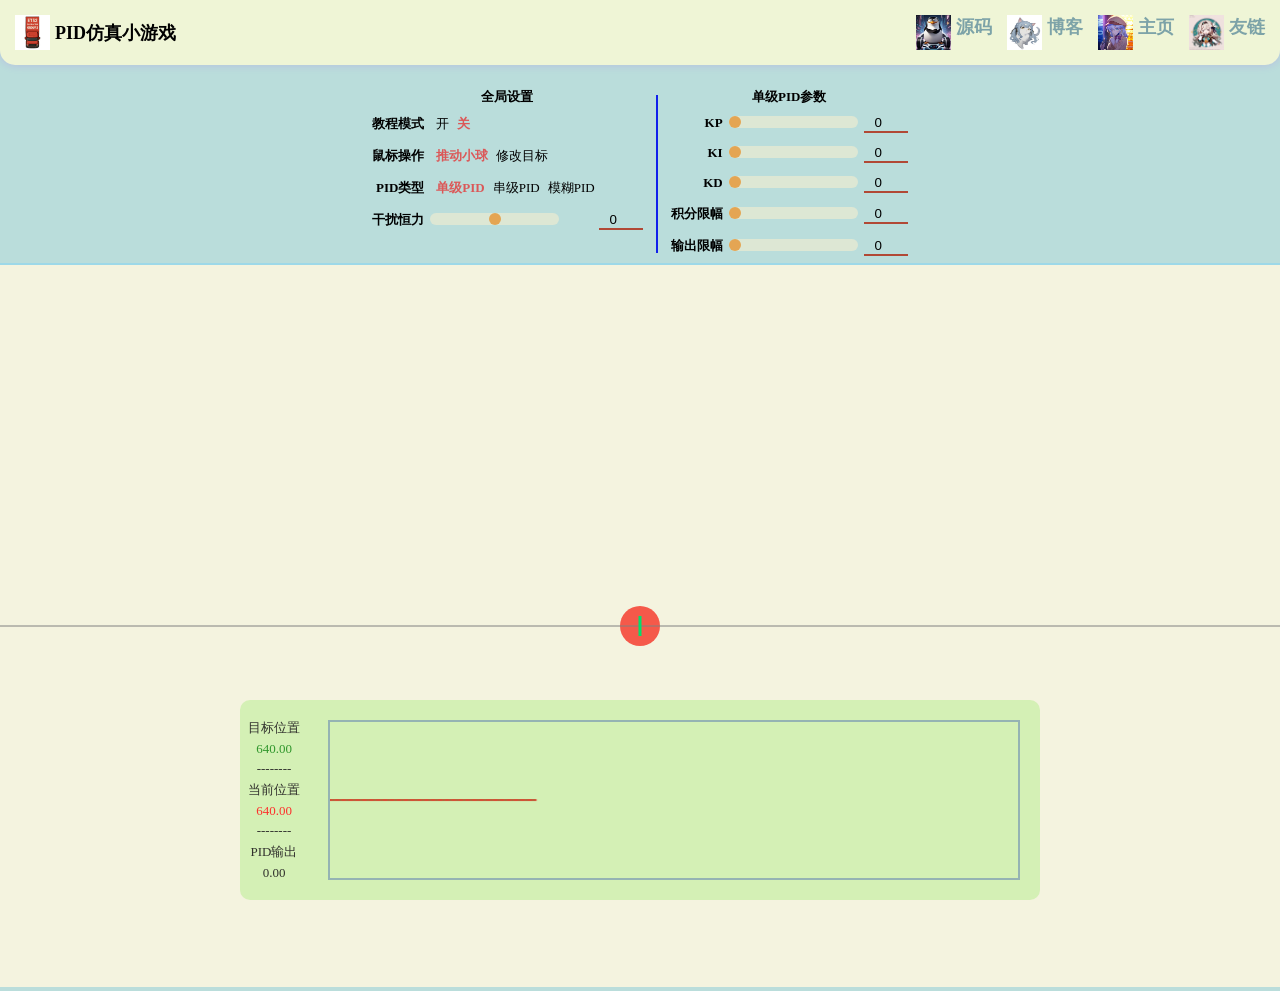
==== index.html @ 323c9f08 "Add files via upload" ====
﻿<!DOCTYPE html>
<html>
<head>
	<meta charset="UTF-8">
	<meta name="viewport" content="initial-scale=1, maximum-scale=3, minimum-scale=1, user-scalable=no">
	<title>PID控制小游戏</title>
	<link rel="shortcut icon" href="img/icon.png" type="image/x-icon">
	<style>
		/* 状态窗口移动动画 */
		@keyframes status-float-down-anim{  
			0% {transform: translateY(0);}
			100% {transform: translateY(80%);}
		}
		@keyframes status-float-up-anim{  
			0% {transform: translateY(80%);}
			100% {transform: translateY(0);}
		}
		/* 教程窗口移动动画 */
		@keyframes teach-float-right-anim{  
			0% {transform: translateX(-100vw);}
			100% {transform: translateX(0);}
		}
		@keyframes teach-float-left-anim{  
			0% {transform: translateX(0);}
			100% {transform: translateX(-100vw);}
		}
		/* 教程文字淡入动画 */
		@keyframes teach-info-enter-anim{  
			0% {opacity: 0;}
			100% {opacity: 0.8;}
		}
	</style>
	<style>
		/* 取消所有段落外边界 */
		p{margin: 0px;}
		/* 禁用所有表格中的换行 */
		td{white-space: normal;}
		/* 设置全屏背景 */
		body{
			background-color: #badddb;
			margin: 0;
			overflow-x: hidden;
			overflow-y: hidden;
		}
		/* 数字编辑框样式 */
		input[type="number"]{
			background-color: transparent;
			border-left: 0px;
			border-right: 0px;
			border-top: 0px;
			border-bottom: 2px solid #b14835;
			text-align: center;
			max-width: 40px;
		}
		/* 拖动条滑动条样式 */
		input[type="range"]{
			-webkit-appearance: none;
			height: 12px;
			border-radius: 6px;
			background-color: rgb(221, 231, 212);
		}
		/* 拖动条滑块样式 */
		input[type="range"]::-webkit-slider-thumb{
			-webkit-appearance: none;
			height: 12px;
			width: 12px;
			border-radius: 6px;
			background-color: #e4a553;
		}
		/* 单选按钮样式（隐藏按钮） */
		input[type="radio"]{
			height: 0;
			width: 0;
		}
		/* 单选按钮后的标签样式 */
		input[type="radio"]+label{
			font-family: Georgia, serif;
			font-size: small;
		}
		/* 选中后的单选按钮后的标签样式 */
		input[type="radio"]:checked+label{
			font-weight: bold;
			color: #db5858;
		}
		/* 按钮样式 */
		button{
			background-color: #f5d3f7;
			border: 2px solid #44cc25;
			border-radius: 5px;
			font-family: Georgia, serif;
			font-weight: bold;
			color: #2f13d1;
			margin: 2px;
			white-space: nowrap;
		}
		/* 按钮被点击时的样式 */
		button:active{
			background-color: #ab6d9c;
			color: rgb(193, 236, 224);
		}
		/* 横向分布div */
		.hori-flex-div{
			display: flex;
			flex-direction: row;
		}
		/* 纵向分布div */
		.vert-flex-div{
			display: flex;
			flex-direction: column;
		}
		/* 竖向分界线div */
		.vert-line-div{
			width: 0px;
			border-left: solid 2px #1120eb;
			margin: 10px 10px;
		}
		/* 表头样式 */
		.table-title{
			font-family: Georgia, serif;
			font-weight: bold;
			font-size: small;
			white-space: nowrap;
			margin: 5px 0px;
		}
		/* 配置参数标签样式 */
		.param-label{
			font-family: Georgia, serif;
			font-weight: bold;
			font-size: small;
			text-align: right;
			white-space: nowrap;
			margin: 5px 0px;
		}
		/* 状态窗口中标签样式 */
		.status-label{
			font-family: Georgia, serif;
			font-size: small;
			text-align: center;
			white-space: nowrap;
			margin: 0px 5px;
		}
		/* 状态浮动窗口样式 */
		#status-float-div{
			position: fixed;
			display: flex;
			flex-direction: row;
			bottom: 0px;
			left: 0px;
			max-height: 200px;
			width: 100%;
			max-width: 800px;
			background-color: rgb(204, 239, 170);
			opacity: 0.8;
			border-radius: 10px;
		}
		/* 示波器canvas样式 */
		#scope-canvas{
			width: 100%;
			border: 2px solid #7DA3A8;
			margin: 20px;
			flex-grow: 1;
		}
		/* matter.js渲染canvas样式 */
		#render-canvas{
			width: 100%;
			height: 100%;
		}
		/* 顶部区域样式 */
		#top-div{
			display: flex;
			flex-direction:	column;
			position: relative;
		}
		/* 头部区域样式 */
		#header-div{
			display: flex;
			flex-direction: row;
			align-items: center;
			justify-content: space-between;
			background-color: rgb(239, 245, 214);
			padding: 10px 10px;
			margin-bottom: 20px;
			box-shadow: 0px 0px 10px 0px rgba(174, 2, 254, 0.15);
			border-bottom-left-radius: 15px;
			border-bottom-right-radius: 15px;
		}
		/* 头部子div样式 */
		#header-div > div{
			display: flex;
			flex-direction: row;
			align-items: center;
		}
		/* 图标样式 */
		#icon-img{
			width: 35px;
			height: 35px;
			margin: 5px;
		}
		/* 标题文字样式 */
		#title-text{
			font-family: Georgia, serif;
			font-weight: bold;
			font-size: large;
			margin: 0px;
			padding: 0px;
		}
		/* 头部链接样式 */
		#header-div a{
			font-size: large;
			font-weight: bold;
			margin: 0px 5px;
			padding: 0px;
			text-decoration: none;
			color: #7DA3A8;
			justify-content: center;
			display: flex;
		}
		/* 头部链接图标样式 */
		#header-div a img{
			width: 35px;
			height: 35px;
			margin: 0px 5px;
		}
		/* 配置区域样式 */
		#settings-div{
			display: flex;
			flex-direction: row;
			overflow-y: auto;
			border-bottom: solid 2px rgb(157, 216, 232);
		}
		/* 教程区域样式 */
		#teach-div{
			position: absolute;
			display: flex;
			flex-direction: row;
			background-color: rgb(255, 232, 169);
			opacity: 0.8;
			top: 100%;
			left: 0px;
			width: 95%;
			max-width: 800px;
			padding: 10px;
			border-top-right-radius: 15px;
			border-bottom-right-radius: 15px;
			align-items: center;
			transform: translateX(-100vw);
		}
		/* 教程页码文字样式 */
		#teach-step-ratio{
			font-size: x-small;
			color: #7DA3A8;
			font-weight: bold;
			text-align: center;
		}
		/* 教程文字区域样式 */
		#teach-info-div{
			overflow-y: auto;
		}
		/* 教程文字样式 */
		#teach-info{
			font-size: medium;
			margin: 5px;
		}

		/* 电脑端样式, 各元素居中显示 */
		@media (min-width: 800px){
			#settings-div{
				justify-content: center;
			}
			#status-float-div{
				margin: auto;
				left: 0px;
				right: 0px;
			}
			#teach-div{
				margin: 0 auto;
				left: 0px;
				right: 0px;
				border-top-left-radius: 15px;
				border-bottom-left-radius: 15px;
			}
		}
	</style>
	<script src="scripts/matter.min.js"></script>
	<script src="scripts/pid.js?v=1"></script>
	<script src="scripts/teach-info.js?v=4"></script>
</head>
<body>
	<div id="top-div">
		<div id="header-div">
			<div class="hori-flex-div">
				<img id="icon-img" src="img/icon.png">
				<p id="title-text">PID仿真小游戏</p>
			</div>
			<div class="hori-flex-div">
				<a href="https://github.com/weyumm/Simulation-der-PID-Regelung-"><img src="img/code.jpg"/>源码</a>
				<a href="https://weyumm.github.io"><img src="img/cat.jpg"/>博客</a>
				<a href="https://github.com/weyumm"><img src="img/blog.jpg"/>主页</a>
				<a href="https://boatchanting.github.io/funthings.html"><img src="img/link.jpg"/>友链</a>
			</div>
		</div>
		<div id="settings-div">
			<div>
				<table>
					<th colspan="3" class="table-title">全局设置</th>
					<tr>
						<td><p class="param-label">教程模式</p></td>
						<td>
							<div class="hori-flex-div">
								<input id="select-teach-on" name="teach-switch" type="radio" onclick="onTeachSwitch(true);"><label for="select-teach-on">开</label>
								<input id="select-teach-off" name="teach-switch" type="radio" checked onclick="onTeachSwitch(false);"><label for="select-teach-off">关</label>
							</div>
						</td>
					</tr>
					<tr>
						<td><p class="param-label">鼠标操作</p></td>
						<td>
							<div class="hori-flex-div">
								<input id="select-ctrl-ball" name="mouse-ctrl" type="radio" checked><label for="select-ctrl-ball">推动小球</label>
								<input id="select-ctrl-target" name="mouse-ctrl" type="radio"><label for="select-ctrl-target">修改目标</label>
							</div>
						</td>
					</tr>
					<tr>
						<td><p class="param-label">PID类型</p></td>
						<td>
							<div class="hori-flex-div">
								<input id="select-pid-single" name="pid-type" type="radio" checked onclick="onPIDTypeChange(true);"><label for="select-pid-single">单级PID</label>
								<input id="select-pid-cascade" name="pid-type" type="radio" onclick="onPIDTypeChange(false);"><label for="select-pid-cascade">串级PID</label>
								<input id="select-pid-fuzzy" name="pid-type" type="radio" onclick="onPIDTypeChange('fuzzy');"><label for="select-pid-fuzzy">模糊PID</label>
							</div>
						</td>
					</tr>
					<tr>
						<td><p class="param-label">干扰恒力</p></td>
						<td><input id="static-force-range" class="input-range" type="range" min="-10" max="10" step="0.5" value="0" oninput="onRangeInput(event)"></td>
						<td><input id="static-force-number" class="input-range-value" type="number" value="0" onchange="staticForce.x=parseFloat(this.value)"></td>
					</tr>
				</table>
			</div>
			<div class="vert-line-div"></div>
			<div id="single-param-div">
				<table>
					<th colspan="3" class="table-title">单级PID参数</th>
					<tr>
						<td><p class="param-label">KP</p></td>
						<td><input id="single-kp-range" class="input-range" type="range" min="0" max="10" step="0.01" value="0" oninput="onRangeInput(event)"></td>
						<td><input id="single-kp-number" class="input-range-value" type="number" value="0" onchange="singlePID.kp=parseFloat(this.value)"></td>
					</tr>
					<tr>
						<td><p class="param-label">KI</p></td>
						<td><input id="single-ki-range" class="input-range" type="range" min="0" max="1" step="0.01" value="0" oninput="onRangeInput(event)"></td>
						<td><input id="single-ki-number" class="input-range-value" type="number" value="0" onchange="singlePID.ki=parseFloat(this.value)"></td>
					</tr>
					<tr>
						<td><p class="param-label">KD</p></td>
						<td><input id="single-kd-range" class="input-range" type="range" min="0" max="10" step="0.01" value="0" oninput="onRangeInput(event)"></td>
						<td><input id="single-kd-number" class="input-range-value" type="number" value="0" onchange="singlePID.kd=parseFloat(this.value)"></td>
					</tr>
					<tr>
						<td><p class="param-label">积分限幅</p></td>
						<td><input id="single-mi-range" class="input-range" type="range" min="0" max="100" step="0.01" value="0" oninput="onRangeInput(event)"></td>
						<td><input id="single-mi-number" class="input-range-value" type="number" value="0" onchange="singlePID.maxInt=parseFloat(this.value)"></td>
					</tr>
					<tr>
						<td><p class="param-label">输出限幅</p></td>
						<td><input id="single-mo-range" class="input-range" type="range" min="0" max="100" step="0.01" value="0" oninput="onRangeInput(event)"></td>
						<td><input id="single-mo-number" class="input-range-value" type="number" value="0" onchange="singlePID.maxOut=parseFloat(this.value)"></td>
					</tr>
				</table>
			</div>
			<div id="cascade-param-div" class="hori-flex-div" style="display: none;">
				<table>
					<th colspan="3" class="table-title">串级内环（速度环）参数</th>
					<tr>
						<td><p class="param-label">KP</p></td>
						<td><input id="inner-kp-range" class="input-range" type="range" min="0" max="10" step="0.01" value="0" oninput="onRangeInput(event)"></td>
						<td><input id="inner-kp-number" class="input-range-value" type="number" value="0" onchange="cascadePID.inner.kp=parseFloat(this.value)"></td>
					</tr>
					<tr>
						<td><p class="param-label">KI</p></td>
						<td><input id="inner-ki-range" class="input-range" type="range" min="0" max="1" step="0.01" value="0" oninput="onRangeInput(event)"></td>
						<td><input id="inner-ki-number" class="input-range-value" type="number" value="0" onchange="cascadePID.inner.ki=parseFloat(this.value)"></td>
					</tr>
					<tr>
						<td><p class="param-label">KD</p></td>
						<td><input id="inner-kd-range" class="input-range" type="range" min="0" max="10" step="0.01" value="0" oninput="onRangeInput(event)"></td>
						<td><input id="inner-kd-number" class="input-range-value" type="number" value="0" onchange="cascadePID.inner.kd=parseFloat(this.value)"></td>
					</tr>
					<tr>
						<td><p class="param-label">积分限幅</p></td>
						<td><input id="inner-mi-range" class="input-range" type="range" min="0" max="100" step="0.01" value="0" oninput="onRangeInput(event)"></td>
						<td><input id="inner-mi-number" class="input-range-value" type="number" value="0" onchange="cascadePID.inner.maxInt=parseFloat(this.value)"></td>
					</tr>
					<tr>
						<td><p class="param-label">输出限幅</p></td>
						<td><input id="inner-mo-range" class="input-range" type="range" min="0" max="100" step="0.01" value="0" oninput="onRangeInput(event)"></td>
						<td><input id="inner-mo-number" class="input-range-value" type="number" value="0" onchange="cascadePID.inner.maxOut=parseFloat(this.value)"></td>
					</tr>
				</table>
				<div class="vert-line-div"></div>
				<table>
					<th colspan="3" class="table-title">串级外环（位置环）参数</th>
					<tr>
						<td><p class="param-label">KP</p></td>
						<td><input id="outer-kp-range" class="input-range" type="range" min="0" max="10" step="0.01" value="0" oninput="onRangeInput(event)"></td>
						<td><input id="outer-kp-number" class="input-range-value" type="number" value="0" onchange="cascadePID.outer.kp=parseFloat(this.value)"></td>
					</tr>
					<tr>
						<td><p class="param-label">KI</p></td>
						<td><input id="outer-ki-range" class="input-range" type="range" min="0" max="1" step="0.01" value="0" oninput="onRangeInput(event)"></td>
						<td><input id="outer-ki-number" class="input-range-value" type="number" value="0" onchange="cascadePID.outer.ki=parseFloat(this.value)"></td>
					</tr>
					<tr>
						<td><p class="param-label">KD</p></td>
						<td><input id="outer-kd-range" class="input-range" type="range" min="0" max="10" step="0.01" value="0" oninput="onRangeInput(event)"></td>
						<td><input id="outer-kd-number" class="input-range-value" type="number" value="0" onchange="cascadePID.outer.kd=parseFloat(this.value)"></td>
					</tr>
					<tr>
						<td><p class="param-label">积分限幅</p></td>
						<td><input id="outer-mi-range" class="input-range" type="range" min="0" max="100" step="0.01" value="0" oninput="onRangeInput(event)"></td>
						<td><input id="outer-mi-number" class="input-range-value" type="number" value="0" onchange="cascadePID.outer.maxInt=parseFloat(this.value)"></td>
					</tr>
					<tr>
						<td><p class="param-label">输出限幅</p></td>
						<td><input id="outer-mo-range" class="input-range" type="range" min="0" max="100" step="0.01" value="0" oninput="onRangeInput(event)"></td>
						<td><input id="outer-mo-number" class="input-range-value" type="number" value="0" onchange="cascadePID.outer.maxOut=parseFloat(this.value)"></td>
					</tr>
				</table>
			</div>
			<div id="fuzzy-param-div" class="hori-flex-div" style="display: none;">
				<table>
				  <th colspan="3" class="table-title">模糊PID参数</th>
			  
				  <!-- 模糊规则数量 -->
				  <tr>
					<td><p class="param-label">模糊规则数量</p></td>
					<td><input id="fuzzy-rule-count" class="input-range" type="number" value="9" onchange="updateFuzzyRules(this.value)"></td>
				  </tr>
			  
				  <!-- 隶属函数形状 -->
				  <tr>
					<td><p class="param-label">隶属函数形状</p></td>
					<td>
					  <select id="fuzzy-membership" onchange="updateFuzzyMembership(this.value)">
						<option value="triangle">三角形</option>
						<option value="gaussian">高斯形</option>
					  </select>
					</td>
				  </tr>
				  <!-- 基础 Kp -->
				  <tr>
					<td><p class="param-label">KP</p></td>
					<td><input id="fuzzy-base-kp-range" class="input-range" type="range" min="0" max="10" step="0.01" value="0" oninput="onRangeInput(event)"></td>
					<td><input id="fuzzy-base-kp-number" class="input-range-value" type="number" value="0" onchange="baseKp=parseFloat(this.value)"></td>
				  </tr>
				  <!-- 基础 Ki -->
				  <tr>
					<td><p class="param-label">KI</p></td>
					<td><input id="fuzzy-base-ki-range" class="input-range" type="range" min="0" max="1" step="0.01" value="0" oninput="onRangeInput(event)"></td>
					<td><input id="fuzzy-base-ki-number" class="input-range-value" type="number" value="0" onchange="baseKi=parseFloat(this.value)"></td>
				  </tr>
				  <!-- 基础 Kd -->
				  <tr>
					<td><p class="param-label">KD</p></td>
					<td><input id="fuzzy-base-kd-range" class="input-range" type="range" min="0" max="10" step="0.01" value="0" oninput="onRangeInput(event)"></td>
					<td><input id="fuzzy-base-kd-number" class="input-range-value" type="number" value="0" onchange="baseKd=parseFloat(this.value)"></td>
				  </tr>
				  <!-- 积分限幅 -->
				<tr>
					<td><p class="param-label">积分限幅</p></td>
					<td><input id="fuzzy-base-mi-range" class="input-range" type="range" min="0" max="100" step="0.01" value="0" oninput="onRangeInput(event)"></td>
					<td><input id="fuzzy-base-mi-number" class="input-range-value" type="number" value="0" onchange="baseMaxInt=parseFloat(this.value)"></td>
				</tr>
				<!-- 输出限幅 -->
				<tr>
					<td><p class="param-label">输出限幅</p></td>
					<td><input id="fuzzy-base-mo-range" class="input-range" type="range" min="0" max="100" step="0.01" value="0" oninput="onRangeInput(event)"></td>
					<td><input id="fuzzy-base-mo-number" class="input-range-value" type="number" value="0" onchange="baseMaxOut=parseFloat(this.value)"></td>
				</tr>
				</table>
			  </div>
		</div>
		<div id="teach-div">
			<div class="vert-flex-div">
				<button id="teach-prev-btn" onclick="onTeachStep(false);">上一步</button>
				<button id="teach-next-btn" onclick="onTeachStep(true);">下一步</button>
				<p id="teach-step-ratio">0/0</p>
			</div>
			<div id="teach-info-div">
				<p id="teach-info"></p>
			</div>
		</div>
	</div>

	<canvas id="render-canvas"></canvas>
	<div id="status-float-div" onclick="onStatusFloatClick(event)">
		<table style="align-self: center;">
			<tr><td><p class="status-label">目标位置</p></td></tr>
			<tr><td><p id="status-target-pos" class="status-label" style="color: green;">000.00</p></td></tr>
			<tr><td><p class="status-label">--------</p></td></tr>
			<tr><td><p class="status-label">当前位置</p></td></tr>
			<tr><td><p id="status-ball-pos" class="status-label" style="color: red;">000.00</p></td></tr>
			<tr><td><p class="status-label">--------</p></td></tr>
			<tr><td><p class="status-label">PID输出</p></td></tr>
			<tr><td><p id="status-pid-out" class="status-label">000.00</p></td></tr>
		</table>
		<canvas id="scope-canvas"></canvas>
	</div>
	<!-- 物理运算逻辑 -->
	<script type="text/javascript">
		//全局变量定义
		const ballRadius=20;//小球半径
		var scrWidth=window.innerWidth;//渲染画布宽度为屏幕高度
		var scrHeight=window.innerHeight-document.getElementById("settings-div").clientHeight;//渲染画布高度为屏幕高度减去头部配置区域高度
		var targetPos=scrWidth/2;//目标位置
		var singlePID=new PID(0,0,0,0,0);//单级PID对象
		var cascadePID=new CascadePID([0,0,0,0,0],[0,0,0,0,0]);//串级PID对象
		var pidForce={x:0,y:0};//PID计算产生的力
		var staticForce={x:0,y:0};//干扰恒力
		var isSinglePID=true;//当前PID类型 true:单级 false:串级
		const histQueueLength=200;//历史数据留存个数（用于示波器绘图）
		var histSamples=new Array();//历史数据队列

		//matter引擎相关工具
		var Engine=Matter.Engine;
		var Render=Matter.Render;
		var World=Matter.World;
		var Bodies=Matter.Bodies;
		var Body=Matter.Body;
		var MouseConstraint=Matter.MouseConstraint;
		var Mouse=Matter.Mouse;
		var Events=Matter.Events;

		//创建引擎，取消重力
		var engine=Engine.create({
			gravity:{x:0,y:0}
		});

		//在指定canvas上创建渲染器
		var render=Render.create({
			canvas:document.getElementById("render-canvas"),
			engine:engine,
			options:{
				showVelocity:false, //不显示速度
				width:scrWidth,
				height:scrHeight,
				background:"#F4F3DF", //背景颜色与body一致
				wireframes:false //取消线框模式
			}
		});

		//创建鼠标约束（用于捕获鼠标事件）
		var mouse=Mouse.create(render.canvas);//仅捕捉渲染画布上的事件
		var mouseConstraint=MouseConstraint.create(engine,{
			mouse:mouse,
			constraint:{
				stiffness:0.01,
				render:{visible: false}
			},
			collisionFilter:{group:-1} //不约束小球
		});
		World.add(engine.world,mouseConstraint);

		//创建小球刚体
		var ball=Bodies.circle(scrWidth/2,scrHeight/2,ballRadius,{
			friction:0, //阻力为0
			frictionAir:0,
			restitution:0, //碰撞不反弹
			mass:1000,
			render:{fillStyle:"#F5594A"}, //小球颜色
			collisionFilter:{group:-1} //不被鼠标约束
		});
		World.add(engine.world,ball);

		Engine.run(engine);//运行引擎
		Render.run(render);//运行渲染器

		var renderContext=render.context;//获取渲染器的绘图对象，用于自定义绘图
		//渲染器绘制直线
		function renderDrawLine(x1,y1,x2,y2,width,color,dash){
			if(dash)
				renderContext.setLineDash([5,5]);
			else
				renderContext.setLineDash([5,0]);
			renderContext.lineWidth=width;
			renderContext.strokeStyle=color;
			renderContext.beginPath();
			renderContext.moveTo(x1,y1);
			renderContext.lineTo(x2,y2);
			renderContext.closePath();
			renderContext.stroke();
		}
		//在渲染器完成渲染后进行自定义绘制，否则会被覆盖
		Events.on(render,"afterRender",function(event){
			renderDrawLine(0,scrHeight/2,scrWidth,scrHeight/2,1,"gray",true);//坐标轴线
			renderDrawLine(ball.position.x,scrHeight/2,ball.position.x+pidForce.x*3,scrHeight/2,5,"#388AF5",false);//PID施力线
			renderDrawLine(targetPos,scrHeight/2-ballRadius/2,targetPos,scrHeight/2+ballRadius/2,3,"#00E06D",false);//目标位置线
		});

		//在引擎更新计算前对小球施加力（每次更新后受力会清零）
		Events.on(engine,"beforeUpdate",function(event){
			Body.applyForce(ball,{x:0,y:0},staticForce);
			Body.applyForce(ball,{x:0,y:0},pidForce);
		});

		//鼠标操作逻辑
		var lastRenderMousePosX=0,isRenderMouseDown=false;//上个事件的鼠标位置,当前是否按下
		//注册鼠标按下事件
		Events.on(mouseConstraint,"mousedown",function(event){
			isRenderMouseDown=true;
			lastRenderMousePosX=event.mouse.position.x;
		});
		//注册鼠标移动事件
		Events.on(mouseConstraint,"mousemove",function(event){
			if(isRenderMouseDown){
				var nowPosX=event.mouse.position.x;
				var speed=nowPosX-lastRenderMousePosX;//计算鼠标移动速度（相对上次事件的移动距离）
				if(document.getElementById("select-ctrl-ball").checked)//推动小球模式下修改小球位置
					ball.position.x+=speed*0.1;
				else //控制目标模式下修改目标位置
					targetPos+=speed;
				lastRenderMousePosX=nowPosX;//记录本次鼠标位置
			}
		});
		//注册鼠标抬起事件
		Events.on(mouseConstraint,"mouseup",function(event){
			isRenderMouseDown=false;
		});
		
		let isFuzzyPID = false;
		// 模糊 PID 基础参数（必须放在这里）
		let baseKp = 0;      // 初始 Kp
		let baseKi = 0;      // 初始 Ki
		let baseKd = 0;      // 初始 Kd
		let baseMaxInt = 50;   // 积分限幅
		let baseMaxOut = 100;  // 输出限幅
		// 模糊推理函数（示例实现）
		function computeFuzzyKp(error, deltaError) {
		// 示例：根据误差大小返回不同的增量
		if (Math.abs(error) > 100) return 0.5;
		else if (Math.abs(error) > 50) return 0.3;
		else return 0.1;
		}

		function computeFuzzyKi(error, deltaError) {
		return 0.01; // 固定增量
		}

		function computeFuzzyKd(error, deltaError) {
		return 0.05; // 固定增量
		}
		//PID定时运算
		setInterval(function(event){
			if (isFuzzyPID) {
				const deltaKp = computeFuzzyKp(error, deltaError);
				const deltaKi = computeFuzzyKi(error, deltaError);
				const deltaKd = computeFuzzyKd(error, deltaError);

				// 从面板获取基础参数
				const baseKp = parseFloat(document.getElementById("fuzzy-base-kp-number").value);
				const baseKi = parseFloat(document.getElementById("fuzzy-base-ki-number").value);
				const baseKd = parseFloat(document.getElementById("fuzzy-base-kd-number").value);

				// 计算修正后的参数
				const Kp = baseKp + deltaKp;
				const Ki = baseKi + deltaKi;
				const Kd = baseKd + deltaKd;

				// 积分项计算
				integral += error * dt;

				// 应用积分限幅
				const baseMaxInt = parseFloat(document.getElementById("fuzzy-base-mi-number").value);
				integral = Math.max(-baseMaxInt, Math.min(baseMaxInt, integral));

				// PID 输出
				const output = Kp * error + Ki * integral + Kd * deltaError;

				// 应用输出限幅
				const baseMaxOut = parseFloat(document.getElementById("fuzzy-base-mo-number").value);
				pidForce.x = Math.max(-baseMaxOut, Math.min(baseMaxOut, output));
		} else if (isSinglePID) {
			singlePID.calc(targetPos, ball.position.x);
			pidForce.x = singlePID.output;
		} else if (isCascadePID) {
			cascadePID.calc(targetPos, ball.position.x, ball.velocity.x);
			pidForce.x = cascadePID.output;
		}
		histSamples.push({ target: targetPos, ball: ball.position.x });
  		if (histSamples.length > histQueueLength) histSamples.shift();
		},20);//每20ms计算一次

	</script>
	<!-- 界面元素响应 -->
	<script type="text/javascript">
		//滑动条滑动事件
		function onRangeInput(event){
			var valueElement=document.getElementById(event.srcElement.id.replace("range","number"));//根据id找出对应的数字编辑框
			valueElement.value=event.srcElement.value;//设置编辑框的值
			valueElement.onchange();//触发编辑框改变事件
		}
		//PID类型切换
		function onPIDTypeChange(type) {
		isSinglePID = false;
		isCascadePID = false;
		isFuzzyPID = false;

		if (type === true) {
			isSinglePID = true;
			document.getElementById("single-param-div").style.display = "flex";
			document.getElementById("cascade-param-div").style.display = "none";
			document.getElementById("fuzzy-param-div").style.display = "none";
			cascadePID.clear();
		} else if (type === false) {
			isCascadePID = true;
			document.getElementById("single-param-div").style.display = "none";
			document.getElementById("cascade-param-div").style.display = "flex";
			singlePID.clear();
		} else if (type === 'fuzzy') {
			isFuzzyPID = true;
			document.getElementById("single-param-div").style.display = "none";
			document.getElementById("cascade-param-div").style.display = "none";
			document.getElementById("fuzzy-param-div").style.display = "flex";
			singlePID.clear();
			cascadePID.clear();
		}
		}
		//教程模式切换
		function onTeachSwitch(switchon){
			var teachDiv=document.getElementById("teach-div");//获取窗口div
			if(switchon){ //展开窗口
				teachDiv.style.animation="1s teach-float-right-anim";
				teachDiv.style.transform="translateX(0)";
			}else{ //收起窗口
				teachDiv.style.animation="1s teach-float-left-anim";
				teachDiv.style.transform="translateX(-100vw)";
			}
		}
		//进入时询问是否开启教程
		setTimeout(function(){
			if(confirm("是否开启引导教程？")){
				document.getElementById("select-teach-on").click();
			}
		},500);
		//状态浮动窗口点击动画响应
		var floatDivExpanded=true;//当前展开状态
		function onStatusFloatClick(event){ //在窗口被点击时调用
			var floatDiv=document.getElementById("status-float-div");//获取窗口div
			if(floatDivExpanded){ //收起窗口
				floatDiv.style.animation="1s status-float-down-anim";
				floatDiv.style.transform="translateY(80%)";
				floatDivExpanded=false;
			}else{ //展开窗口
				floatDiv.style.animation="1s status-float-up-anim";
				floatDiv.style.transform="translateY(0)";
				floatDivExpanded=true;
			}
		}
	</script>
	<!-- 教程窗口更新 -->
	<script type="text/javascript">
		var teachInfoText=document.getElementById("teach-info");
		var teachStepRatioText=document.getElementById("teach-step-ratio");
		var teachStep=0;
		teachInfoText.innerHTML=teachInfos[0];
		teachStepRatioText.innerText="1/"+teachInfos.length;
		function onTeachStep(forward){
			if(forward && teachStep<teachInfos.length-1){
				teachStep++;
			}else if(!forward && teachStep>0){
				teachStep--;
			}
			teachInfoText.style.animation="0.5s teach-info-enter-anim";
			teachInfoText.innerHTML=teachInfos[teachStep];
			teachStepRatioText.innerText=""+(teachStep+1)+"/"+teachInfos.length;
		}
		teachInfoText.onanimationend=function(){
			teachInfoText.style.animation="";
		}
	</script>
	<!-- 状态浮动窗口更新 -->
	<script type="text/javascript">
		var scope=document.getElementById("scope-canvas");//获取示波器canvas元素
		//定时更新状态窗口
		setInterval(function(){
			//绘制波形
			var scopectx=scope.getContext("2d");//获取示波器2d绘图对象
			scopectx.clearRect(0,0,scope.width,scope.height);//清空示波器内容
			scopectx.lineWidth=1;//设置波形线宽
			for(var i=0;i<histSamples.length-1;i++){ //依次绘制各历史数据点
				//绘制目标位置
				scopectx.strokeStyle="green";
				scopectx.beginPath();
				scopectx.moveTo(scope.width*i/histQueueLength,scope.height/2-(histSamples[i].target-scrWidth/2)*scope.height/scrWidth);
				scopectx.lineTo(scope.width*(i+1)/histQueueLength,scope.height/2-(histSamples[i+1].target-scrWidth/2)*scope.height/scrWidth);
				scopectx.closePath();
				scopectx.stroke();
				//绘制小球位置
				scopectx.strokeStyle="red";
				scopectx.beginPath();
				scopectx.moveTo(scope.width*i/histQueueLength,scope.height/2-(histSamples[i].ball-scrWidth/2)*scope.height/scrWidth);
				scopectx.lineTo(scope.width*(i+1)/histQueueLength,scope.height/2-(histSamples[i+1].ball-scrWidth/2)*scope.height/scrWidth);
				scopectx.closePath();
				scopectx.stroke();
			}
			//更新状态值
			document.getElementById("status-target-pos").innerText=targetPos.toFixed(2);
			document.getElementById("status-ball-pos").innerText=ball.position.x.toFixed(2);
			document.getElementById("status-pid-out").innerText=pidForce.x.toFixed(2);
		},30);//30ms更新一次
	</script>
</body>
</html>
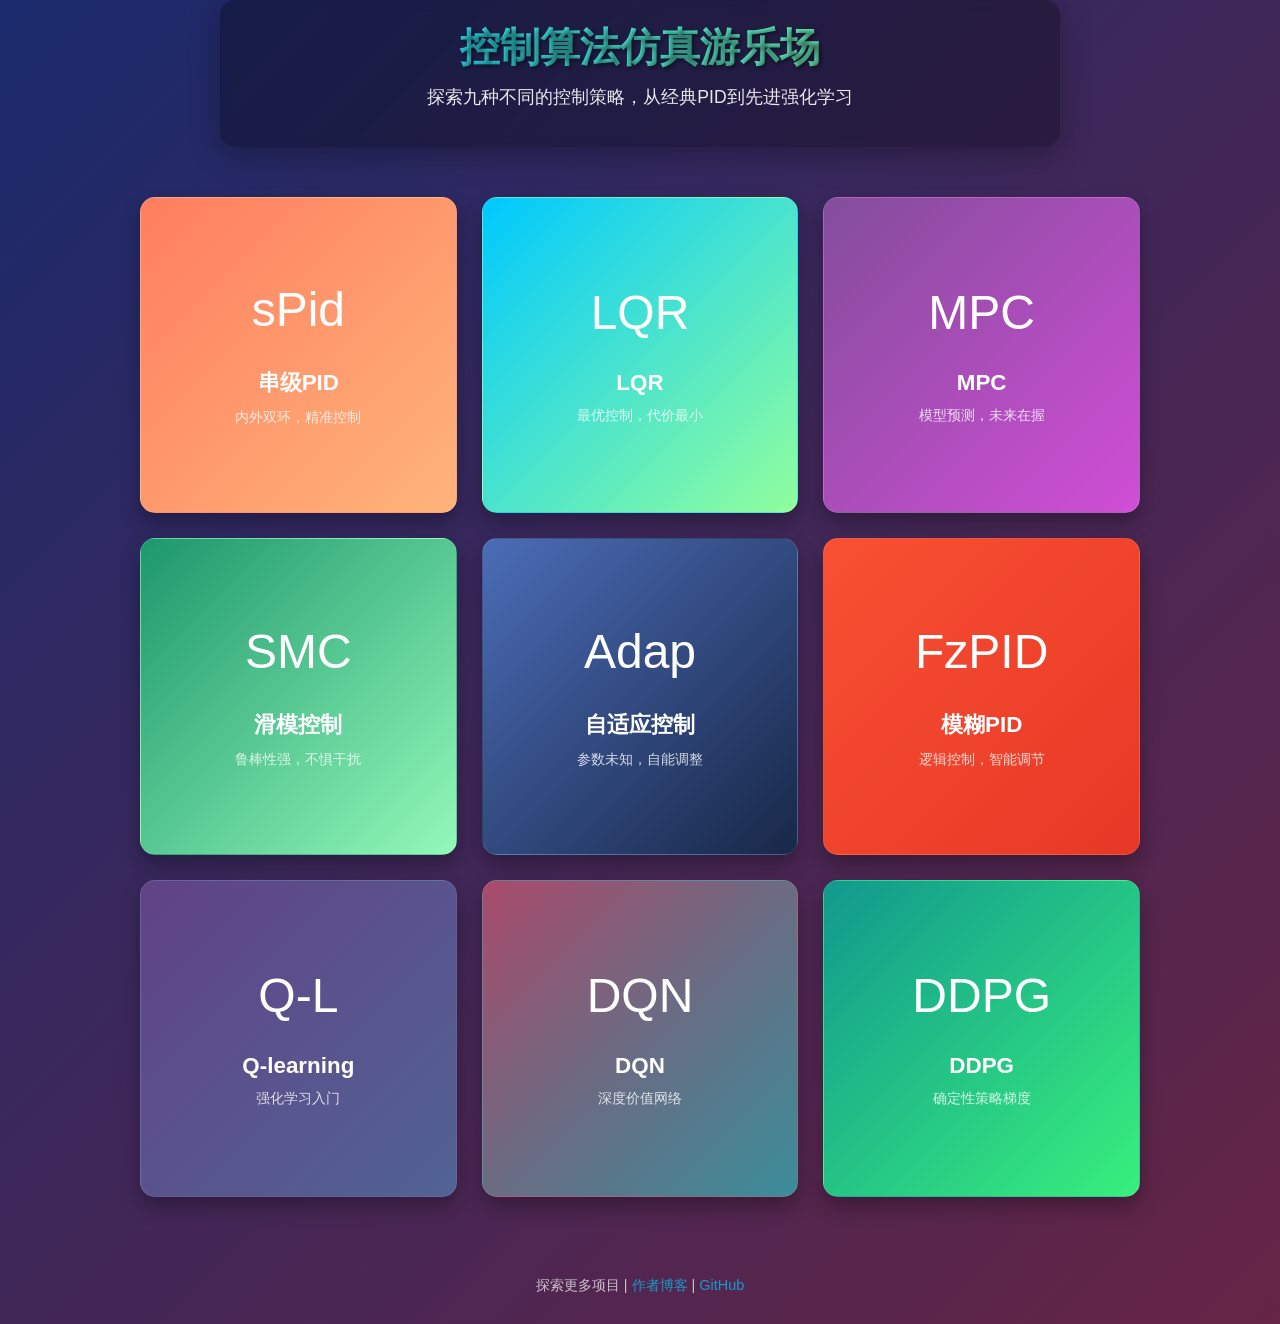
==== commit b83655e4: "Update index.html" ====
--- a/index.html
+++ b/index.html
@@ -1,814 +1,261 @@
-﻿<!DOCTYPE html>
-<html>
+<!DOCTYPE html>
+<html lang="zh-CN">
 <head>
-	<meta charset="UTF-8">
-	<meta name="viewport" content="initial-scale=1, maximum-scale=3, minimum-scale=1, user-scalable=no">
-	<title>PID控制小游戏</title>
-	<link rel="shortcut icon" href="img/icon.png" type="image/x-icon">
-	<style>
-		/* 状态窗口移动动画 */
-		@keyframes status-float-down-anim{  
-			0% {transform: translateY(0);}
-			100% {transform: translateY(80%);}
-		}
-		@keyframes status-float-up-anim{  
-			0% {transform: translateY(80%);}
-			100% {transform: translateY(0);}
-		}
-		/* 教程窗口移动动画 */
-		@keyframes teach-float-right-anim{  
-			0% {transform: translateX(-100vw);}
-			100% {transform: translateX(0);}
-		}
-		@keyframes teach-float-left-anim{  
-			0% {transform: translateX(0);}
-			100% {transform: translateX(-100vw);}
-		}
-		/* 教程文字淡入动画 */
-		@keyframes teach-info-enter-anim{  
-			0% {opacity: 0;}
-			100% {opacity: 0.8;}
-		}
-	</style>
-	<style>
-		/* 取消所有段落外边界 */
-		p{margin: 0px;}
-		/* 禁用所有表格中的换行 */
-		td{white-space: normal;}
-		/* 设置全屏背景 */
-		body{
-			background-color: #badddb;
-			margin: 0;
-			overflow-x: hidden;
-			overflow-y: hidden;
-		}
-		/* 数字编辑框样式 */
-		input[type="number"]{
-			background-color: transparent;
-			border-left: 0px;
-			border-right: 0px;
-			border-top: 0px;
-			border-bottom: 2px solid #b14835;
-			text-align: center;
-			max-width: 40px;
-		}
-		/* 拖动条滑动条样式 */
-		input[type="range"]{
-			-webkit-appearance: none;
-			height: 12px;
-			border-radius: 6px;
-			background-color: rgb(221, 231, 212);
-		}
-		/* 拖动条滑块样式 */
-		input[type="range"]::-webkit-slider-thumb{
-			-webkit-appearance: none;
-			height: 12px;
-			width: 12px;
-			border-radius: 6px;
-			background-color: #e4a553;
-		}
-		/* 单选按钮样式（隐藏按钮） */
-		input[type="radio"]{
-			height: 0;
-			width: 0;
-		}
-		/* 单选按钮后的标签样式 */
-		input[type="radio"]+label{
-			font-family: Georgia, serif;
-			font-size: small;
-		}
-		/* 选中后的单选按钮后的标签样式 */
-		input[type="radio"]:checked+label{
-			font-weight: bold;
-			color: #db5858;
-		}
-		/* 按钮样式 */
-		button{
-			background-color: #f5d3f7;
-			border: 2px solid #44cc25;
-			border-radius: 5px;
-			font-family: Georgia, serif;
-			font-weight: bold;
-			color: #2f13d1;
-			margin: 2px;
-			white-space: nowrap;
-		}
-		/* 按钮被点击时的样式 */
-		button:active{
-			background-color: #ab6d9c;
-			color: rgb(193, 236, 224);
-		}
-		/* 横向分布div */
-		.hori-flex-div{
-			display: flex;
-			flex-direction: row;
-		}
-		/* 纵向分布div */
-		.vert-flex-div{
-			display: flex;
-			flex-direction: column;
-		}
-		/* 竖向分界线div */
-		.vert-line-div{
-			width: 0px;
-			border-left: solid 2px #1120eb;
-			margin: 10px 10px;
-		}
-		/* 表头样式 */
-		.table-title{
-			font-family: Georgia, serif;
-			font-weight: bold;
-			font-size: small;
-			white-space: nowrap;
-			margin: 5px 0px;
-		}
-		/* 配置参数标签样式 */
-		.param-label{
-			font-family: Georgia, serif;
-			font-weight: bold;
-			font-size: small;
-			text-align: right;
-			white-space: nowrap;
-			margin: 5px 0px;
-		}
-		/* 状态窗口中标签样式 */
-		.status-label{
-			font-family: Georgia, serif;
-			font-size: small;
-			text-align: center;
-			white-space: nowrap;
-			margin: 0px 5px;
-		}
-		/* 状态浮动窗口样式 */
-		#status-float-div{
-			position: fixed;
-			display: flex;
-			flex-direction: row;
-			bottom: 0px;
-			left: 0px;
-			max-height: 200px;
-			width: 100%;
-			max-width: 800px;
-			background-color: rgb(204, 239, 170);
-			opacity: 0.8;
-			border-radius: 10px;
-		}
-		/* 示波器canvas样式 */
-		#scope-canvas{
-			width: 100%;
-			border: 2px solid #7DA3A8;
-			margin: 20px;
-			flex-grow: 1;
-		}
-		/* matter.js渲染canvas样式 */
-		#render-canvas{
-			width: 100%;
-			height: 100%;
-		}
-		/* 顶部区域样式 */
-		#top-div{
-			display: flex;
-			flex-direction:	column;
-			position: relative;
-		}
-		/* 头部区域样式 */
-		#header-div{
-			display: flex;
-			flex-direction: row;
-			align-items: center;
-			justify-content: space-between;
-			background-color: rgb(239, 245, 214);
-			padding: 10px 10px;
-			margin-bottom: 20px;
-			box-shadow: 0px 0px 10px 0px rgba(174, 2, 254, 0.15);
-			border-bottom-left-radius: 15px;
-			border-bottom-right-radius: 15px;
-		}
-		/* 头部子div样式 */
-		#header-div > div{
-			display: flex;
-			flex-direction: row;
-			align-items: center;
-		}
-		/* 图标样式 */
-		#icon-img{
-			width: 35px;
-			height: 35px;
-			margin: 5px;
-		}
-		/* 标题文字样式 */
-		#title-text{
-			font-family: Georgia, serif;
-			font-weight: bold;
-			font-size: large;
-			margin: 0px;
-			padding: 0px;
-		}
-		/* 头部链接样式 */
-		#header-div a{
-			font-size: large;
-			font-weight: bold;
-			margin: 0px 5px;
-			padding: 0px;
-			text-decoration: none;
-			color: #7DA3A8;
-			justify-content: center;
-			display: flex;
-		}
-		/* 头部链接图标样式 */
-		#header-div a img{
-			width: 35px;
-			height: 35px;
-			margin: 0px 5px;
-		}
-		/* 配置区域样式 */
-		#settings-div{
-			display: flex;
-			flex-direction: row;
-			overflow-y: auto;
-			border-bottom: solid 2px rgb(157, 216, 232);
-		}
-		/* 教程区域样式 */
-		#teach-div{
-			position: absolute;
-			display: flex;
-			flex-direction: row;
-			background-color: rgb(255, 232, 169);
-			opacity: 0.8;
-			top: 100%;
-			left: 0px;
-			width: 95%;
-			max-width: 800px;
-			padding: 10px;
-			border-top-right-radius: 15px;
-			border-bottom-right-radius: 15px;
-			align-items: center;
-			transform: translateX(-100vw);
-		}
-		/* 教程页码文字样式 */
-		#teach-step-ratio{
-			font-size: x-small;
-			color: #7DA3A8;
-			font-weight: bold;
-			text-align: center;
-		}
-		/* 教程文字区域样式 */
-		#teach-info-div{
-			overflow-y: auto;
-		}
-		/* 教程文字样式 */
-		#teach-info{
-			font-size: medium;
-			margin: 5px;
-		}
-
-		/* 电脑端样式, 各元素居中显示 */
-		@media (min-width: 800px){
-			#settings-div{
-				justify-content: center;
-			}
-			#status-float-div{
-				margin: auto;
-				left: 0px;
-				right: 0px;
-			}
-			#teach-div{
-				margin: 0 auto;
-				left: 0px;
-				right: 0px;
-				border-top-left-radius: 15px;
-				border-bottom-left-radius: 15px;
-			}
-		}
-	</style>
-	<script src="scripts/matter.min.js"></script>
-	<script src="scripts/pid.js?v=1"></script>
-	<script src="scripts/teach-info.js?v=4"></script>
+    <meta charset="UTF-8">
+    <meta name="viewport" content="width=device-width, initial-scale=1.0">
+    <title>控制算法仿真游乐场</title>
+    <link rel="shortcut icon" href="img/icon.png" type="image/x-icon">
+    <style>
+        /* styles.css 内容整合到此处，便于单文件管理 */
+        body {
+            font-family: 'Segoe UI', Tahoma, Geneva, Verdana, sans-serif;
+            margin: 0;
+            padding: 0;
+            background: linear-gradient(135deg, #1a2a6c, #b21f1f, #1a2a6c);
+            background-size: 400% 400%;
+            animation: gradientBG 15s ease infinite;
+            color: #fff;
+            min-height: 100vh;
+            display: flex;
+            flex-direction: column;
+            align-items: center;
+            justify-content: center;
+        }
+
+        @keyframes gradientBG {
+            0% { background-position: 0% 50%; }
+            50% { background-position: 100% 50%; }
+            100% { background-position: 0% 50%; }
+        }
+
+        .header {
+            text-align: center;
+            margin-bottom: 30px;
+            padding: 20px;
+            background-color: rgba(0, 0, 0, 0.3);
+            border-radius: 15px;
+            backdrop-filter: blur(5px);
+            box-shadow: 0 8px 32px rgba(0, 0, 0, 0.3);
+            width: 90%;
+            max-width: 800px;
+        }
+
+        .header h1 {
+            font-size: 2.5rem;
+            margin: 0;
+            text-shadow: 2px 2px 4px rgba(0, 0, 0, 0.5);
+            background: linear-gradient(to right, #00c9ff, #92fe9d);
+            -webkit-background-clip: text;
+            -webkit-text-fill-color: transparent;
+        }
+
+        .header p {
+            font-size: 1.1rem;
+            opacity: 0.9;
+            margin-top: 10px;
+        }
+
+        .grid-container {
+            display: grid;
+            grid-template-columns: repeat(3, 1fr);
+            gap: 25px;
+            padding: 20px;
+            width: 90%;
+            max-width: 1000px;
+        }
+
+        @media (max-width: 768px) {
+            .grid-container {
+                grid-template-columns: repeat(2, 1fr);
+                gap: 15px;
+            }
+        }
+
+        @media (max-width: 480px) {
+            .grid-container {
+                grid-template-columns: 1fr;
+            }
+        }
+
+        .grid-item {
+            background: rgba(255, 255, 255, 0.1);
+            border-radius: 15px;
+            overflow: hidden;
+            box-shadow: 0 10px 20px rgba(0, 0, 0, 0.3);
+            transition: all 0.4s ease;
+            aspect-ratio: 1 / 1; /* 保持正方形 */
+            display: flex;
+            flex-direction: column;
+            align-items: center;
+            justify-content: center;
+            text-align: center;
+            padding: 20px;
+            backdrop-filter: blur(5px);
+            border: 1px solid rgba(255, 255, 255, 0.1);
+            text-decoration: none;
+            color: inherit;
+        }
+
+        .grid-item:hover {
+            transform: translateY(-10px) scale(1.03);
+            box-shadow: 0 15px 30px rgba(0, 0, 0, 0.4);
+            background: rgba(255, 255, 255, 0.15);
+        }
+
+        .grid-item h3 {
+            margin: 15px 0 10px 0;
+            font-size: 1.4rem;
+        }
+
+        .grid-item p {
+            font-size: 0.9rem;
+            opacity: 0.8;
+            margin: 0;
+        }
+
+        .icon {
+            font-size: 3rem;
+            margin-bottom: 15px;
+        }
+
+        /* 为每个项目设置不同的颜色主题 */
+        .item1 { /* 串级PID */
+            background: linear-gradient(135deg, #ff7e5f, #feb47b);
+        }
+        .item1:hover {
+            background: linear-gradient(135deg, #ff6b4a, #fea76b);
+        }
+
+        .item2 { /* LQR */
+            background: linear-gradient(135deg, #00c9ff, #92fe9d);
+        }
+        .item2:hover {
+            background: linear-gradient(135deg, #00b8f0, #83f08d);
+        }
+
+        .item3 { /* MPC */
+            background: linear-gradient(135deg, #834d9b, #d04ed6);
+        }
+        .item3:hover {
+            background: linear-gradient(135deg, #7a4592, #c745cd);
+        }
+
+        .item4 { /* 滑模控制 */
+            background: linear-gradient(135deg, #1d976c, #93f9b9);
+        }
+        .item4:hover {
+            background: linear-gradient(135deg, #1a8a62, #88f0ae);
+        }
+
+        .item5 { /* 自适应控制 */
+            background: linear-gradient(135deg, #4b6cb7, #182848);
+        }
+        .item5:hover {
+            background: linear-gradient(135deg, #4563aa, #152440);
+        }
+
+        .item6 { /* 模糊PID */
+            background: linear-gradient(135deg, #f85032, #e73827);
+        }
+        .item6:hover {
+            background: linear-gradient(135deg, #f74325, #db3320);
+        }
+
+        .item7 { /* Q-learning */
+            background: linear-gradient(135deg, #614385, #516395);
+        }
+        .item7:hover {
+            background: linear-gradient(135deg, #593e7c, #495a8a);
+        }
+
+        .item8 { /* DQN */
+            background: linear-gradient(135deg, #aa4b6b, #6b6b83, #3b8d99);
+        }
+        .item8:hover {
+            background: linear-gradient(135deg, #a34565, #64647a, #368590);
+        }
+
+        .item9 { /* DDPG */
+            background: linear-gradient(135deg, #11998e, #38ef7d);
+        }
+        .item9:hover {
+            background: linear-gradient(135deg, #108f85, #33e073);
+        }
+
+        .footer {
+            margin-top: 30px;
+            padding: 15px;
+            text-align: center;
+            font-size: 0.9rem;
+            opacity: 0.7;
+        }
+
+        .footer a {
+            color: #00c9ff;
+            text-decoration: none;
+        }
+
+        .footer a:hover {
+            text-decoration: underline;
+        }
+    </style>
 </head>
 <body>
-	<div id="top-div">
-		<div id="header-div">
-			<div class="hori-flex-div">
-				<img id="icon-img" src="img/icon.png">
-				<p id="title-text">PID仿真小游戏</p>
-			</div>
-			<div class="hori-flex-div">
-				<a href="https://github.com/weyumm/Simulation-der-PID-Regelung-"><img src="img/code.jpg"/>源码</a>
-				<a href="https://weyumm.github.io"><img src="img/cat.jpg"/>博客</a>
-				<a href="https://github.com/weyumm"><img src="img/blog.jpg"/>主页</a>
-				<a href="https://boatchanting.github.io/funthings.html"><img src="img/link.jpg"/>友链</a>
-			</div>
-		</div>
-		<div id="settings-div">
-			<div>
-				<table>
-					<th colspan="3" class="table-title">全局设置</th>
-					<tr>
-						<td><p class="param-label">教程模式</p></td>
-						<td>
-							<div class="hori-flex-div">
-								<input id="select-teach-on" name="teach-switch" type="radio" onclick="onTeachSwitch(true);"><label for="select-teach-on">开</label>
-								<input id="select-teach-off" name="teach-switch" type="radio" checked onclick="onTeachSwitch(false);"><label for="select-teach-off">关</label>
-							</div>
-						</td>
-					</tr>
-					<tr>
-						<td><p class="param-label">鼠标操作</p></td>
-						<td>
-							<div class="hori-flex-div">
-								<input id="select-ctrl-ball" name="mouse-ctrl" type="radio" checked><label for="select-ctrl-ball">推动小球</label>
-								<input id="select-ctrl-target" name="mouse-ctrl" type="radio"><label for="select-ctrl-target">修改目标</label>
-							</div>
-						</td>
-					</tr>
-					<tr>
-						<td><p class="param-label">PID类型</p></td>
-						<td>
-							<div class="hori-flex-div">
-								<input id="select-pid-single" name="pid-type" type="radio" checked onclick="onPIDTypeChange(true);"><label for="select-pid-single">单级PID</label>
-								<input id="select-pid-cascade" name="pid-type" type="radio" onclick="onPIDTypeChange(false);"><label for="select-pid-cascade">串级PID</label>
-								<input id="select-pid-fuzzy" name="pid-type" type="radio" onclick="onPIDTypeChange('fuzzy');"><label for="select-pid-fuzzy">模糊PID</label>
-							</div>
-						</td>
-					</tr>
-					<tr>
-						<td><p class="param-label">干扰恒力</p></td>
-						<td><input id="static-force-range" class="input-range" type="range" min="-10" max="10" step="0.5" value="0" oninput="onRangeInput(event)"></td>
-						<td><input id="static-force-number" class="input-range-value" type="number" value="0" onchange="staticForce.x=parseFloat(this.value)"></td>
-					</tr>
-				</table>
-			</div>
-			<div class="vert-line-div"></div>
-			<div id="single-param-div">
-				<table>
-					<th colspan="3" class="table-title">单级PID参数</th>
-					<tr>
-						<td><p class="param-label">KP</p></td>
-						<td><input id="single-kp-range" class="input-range" type="range" min="0" max="10" step="0.01" value="0" oninput="onRangeInput(event)"></td>
-						<td><input id="single-kp-number" class="input-range-value" type="number" value="0" onchange="singlePID.kp=parseFloat(this.value)"></td>
-					</tr>
-					<tr>
-						<td><p class="param-label">KI</p></td>
-						<td><input id="single-ki-range" class="input-range" type="range" min="0" max="1" step="0.01" value="0" oninput="onRangeInput(event)"></td>
-						<td><input id="single-ki-number" class="input-range-value" type="number" value="0" onchange="singlePID.ki=parseFloat(this.value)"></td>
-					</tr>
-					<tr>
-						<td><p class="param-label">KD</p></td>
-						<td><input id="single-kd-range" class="input-range" type="range" min="0" max="10" step="0.01" value="0" oninput="onRangeInput(event)"></td>
-						<td><input id="single-kd-number" class="input-range-value" type="number" value="0" onchange="singlePID.kd=parseFloat(this.value)"></td>
-					</tr>
-					<tr>
-						<td><p class="param-label">积分限幅</p></td>
-						<td><input id="single-mi-range" class="input-range" type="range" min="0" max="100" step="0.01" value="0" oninput="onRangeInput(event)"></td>
-						<td><input id="single-mi-number" class="input-range-value" type="number" value="0" onchange="singlePID.maxInt=parseFloat(this.value)"></td>
-					</tr>
-					<tr>
-						<td><p class="param-label">输出限幅</p></td>
-						<td><input id="single-mo-range" class="input-range" type="range" min="0" max="100" step="0.01" value="0" oninput="onRangeInput(event)"></td>
-						<td><input id="single-mo-number" class="input-range-value" type="number" value="0" onchange="singlePID.maxOut=parseFloat(this.value)"></td>
-					</tr>
-				</table>
-			</div>
-			<div id="cascade-param-div" class="hori-flex-div" style="display: none;">
-				<table>
-					<th colspan="3" class="table-title">串级内环（速度环）参数</th>
-					<tr>
-						<td><p class="param-label">KP</p></td>
-						<td><input id="inner-kp-range" class="input-range" type="range" min="0" max="10" step="0.01" value="0" oninput="onRangeInput(event)"></td>
-						<td><input id="inner-kp-number" class="input-range-value" type="number" value="0" onchange="cascadePID.inner.kp=parseFloat(this.value)"></td>
-					</tr>
-					<tr>
-						<td><p class="param-label">KI</p></td>
-						<td><input id="inner-ki-range" class="input-range" type="range" min="0" max="1" step="0.01" value="0" oninput="onRangeInput(event)"></td>
-						<td><input id="inner-ki-number" class="input-range-value" type="number" value="0" onchange="cascadePID.inner.ki=parseFloat(this.value)"></td>
-					</tr>
-					<tr>
-						<td><p class="param-label">KD</p></td>
-						<td><input id="inner-kd-range" class="input-range" type="range" min="0" max="10" step="0.01" value="0" oninput="onRangeInput(event)"></td>
-						<td><input id="inner-kd-number" class="input-range-value" type="number" value="0" onchange="cascadePID.inner.kd=parseFloat(this.value)"></td>
-					</tr>
-					<tr>
-						<td><p class="param-label">积分限幅</p></td>
-						<td><input id="inner-mi-range" class="input-range" type="range" min="0" max="100" step="0.01" value="0" oninput="onRangeInput(event)"></td>
-						<td><input id="inner-mi-number" class="input-range-value" type="number" value="0" onchange="cascadePID.inner.maxInt=parseFloat(this.value)"></td>
-					</tr>
-					<tr>
-						<td><p class="param-label">输出限幅</p></td>
-						<td><input id="inner-mo-range" class="input-range" type="range" min="0" max="100" step="0.01" value="0" oninput="onRangeInput(event)"></td>
-						<td><input id="inner-mo-number" class="input-range-value" type="number" value="0" onchange="cascadePID.inner.maxOut=parseFloat(this.value)"></td>
-					</tr>
-				</table>
-				<div class="vert-line-div"></div>
-				<table>
-					<th colspan="3" class="table-title">串级外环（位置环）参数</th>
-					<tr>
-						<td><p class="param-label">KP</p></td>
-						<td><input id="outer-kp-range" class="input-range" type="range" min="0" max="10" step="0.01" value="0" oninput="onRangeInput(event)"></td>
-						<td><input id="outer-kp-number" class="input-range-value" type="number" value="0" onchange="cascadePID.outer.kp=parseFloat(this.value)"></td>
-					</tr>
-					<tr>
-						<td><p class="param-label">KI</p></td>
-						<td><input id="outer-ki-range" class="input-range" type="range" min="0" max="1" step="0.01" value="0" oninput="onRangeInput(event)"></td>
-						<td><input id="outer-ki-number" class="input-range-value" type="number" value="0" onchange="cascadePID.outer.ki=parseFloat(this.value)"></td>
-					</tr>
-					<tr>
-						<td><p class="param-label">KD</p></td>
-						<td><input id="outer-kd-range" class="input-range" type="range" min="0" max="10" step="0.01" value="0" oninput="onRangeInput(event)"></td>
-						<td><input id="outer-kd-number" class="input-range-value" type="number" value="0" onchange="cascadePID.outer.kd=parseFloat(this.value)"></td>
-					</tr>
-					<tr>
-						<td><p class="param-label">积分限幅</p></td>
-						<td><input id="outer-mi-range" class="input-range" type="range" min="0" max="100" step="0.01" value="0" oninput="onRangeInput(event)"></td>
-						<td><input id="outer-mi-number" class="input-range-value" type="number" value="0" onchange="cascadePID.outer.maxInt=parseFloat(this.value)"></td>
-					</tr>
-					<tr>
-						<td><p class="param-label">输出限幅</p></td>
-						<td><input id="outer-mo-range" class="input-range" type="range" min="0" max="100" step="0.01" value="0" oninput="onRangeInput(event)"></td>
-						<td><input id="outer-mo-number" class="input-range-value" type="number" value="0" onchange="cascadePID.outer.maxOut=parseFloat(this.value)"></td>
-					</tr>
-				</table>
-			</div>
-			<div id="fuzzy-param-div" class="hori-flex-div" style="display: none;">
-				<table>
-				  <th colspan="3" class="table-title">模糊PID参数</th>
-			  
-				  <!-- 模糊规则数量 -->
-				  <tr>
-					<td><p class="param-label">模糊规则数量</p></td>
-					<td><input id="fuzzy-rule-count" class="input-range" type="number" value="9" onchange="updateFuzzyRules(this.value)"></td>
-				  </tr>
-			  
-				  <!-- 隶属函数形状 -->
-				  <tr>
-					<td><p class="param-label">隶属函数形状</p></td>
-					<td>
-					  <select id="fuzzy-membership" onchange="updateFuzzyMembership(this.value)">
-						<option value="triangle">三角形</option>
-						<option value="gaussian">高斯形</option>
-					  </select>
-					</td>
-				  </tr>
-				  <!-- 基础 Kp -->
-				  <tr>
-					<td><p class="param-label">KP</p></td>
-					<td><input id="fuzzy-base-kp-range" class="input-range" type="range" min="0" max="10" step="0.01" value="0" oninput="onRangeInput(event)"></td>
-					<td><input id="fuzzy-base-kp-number" class="input-range-value" type="number" value="0" onchange="baseKp=parseFloat(this.value)"></td>
-				  </tr>
-				  <!-- 基础 Ki -->
-				  <tr>
-					<td><p class="param-label">KI</p></td>
-					<td><input id="fuzzy-base-ki-range" class="input-range" type="range" min="0" max="1" step="0.01" value="0" oninput="onRangeInput(event)"></td>
-					<td><input id="fuzzy-base-ki-number" class="input-range-value" type="number" value="0" onchange="baseKi=parseFloat(this.value)"></td>
-				  </tr>
-				  <!-- 基础 Kd -->
-				  <tr>
-					<td><p class="param-label">KD</p></td>
-					<td><input id="fuzzy-base-kd-range" class="input-range" type="range" min="0" max="10" step="0.01" value="0" oninput="onRangeInput(event)"></td>
-					<td><input id="fuzzy-base-kd-number" class="input-range-value" type="number" value="0" onchange="baseKd=parseFloat(this.value)"></td>
-				  </tr>
-				  <!-- 积分限幅 -->
-				<tr>
-					<td><p class="param-label">积分限幅</p></td>
-					<td><input id="fuzzy-base-mi-range" class="input-range" type="range" min="0" max="100" step="0.01" value="0" oninput="onRangeInput(event)"></td>
-					<td><input id="fuzzy-base-mi-number" class="input-range-value" type="number" value="0" onchange="baseMaxInt=parseFloat(this.value)"></td>
-				</tr>
-				<!-- 输出限幅 -->
-				<tr>
-					<td><p class="param-label">输出限幅</p></td>
-					<td><input id="fuzzy-base-mo-range" class="input-range" type="range" min="0" max="100" step="0.01" value="0" oninput="onRangeInput(event)"></td>
-					<td><input id="fuzzy-base-mo-number" class="input-range-value" type="number" value="0" onchange="baseMaxOut=parseFloat(this.value)"></td>
-				</tr>
-				</table>
-			  </div>
-		</div>
-		<div id="teach-div">
-			<div class="vert-flex-div">
-				<button id="teach-prev-btn" onclick="onTeachStep(false);">上一步</button>
-				<button id="teach-next-btn" onclick="onTeachStep(true);">下一步</button>
-				<p id="teach-step-ratio">0/0</p>
-			</div>
-			<div id="teach-info-div">
-				<p id="teach-info"></p>
-			</div>
-		</div>
-	</div>
-
-	<canvas id="render-canvas"></canvas>
-	<div id="status-float-div" onclick="onStatusFloatClick(event)">
-		<table style="align-self: center;">
-			<tr><td><p class="status-label">目标位置</p></td></tr>
-			<tr><td><p id="status-target-pos" class="status-label" style="color: green;">000.00</p></td></tr>
-			<tr><td><p class="status-label">--------</p></td></tr>
-			<tr><td><p class="status-label">当前位置</p></td></tr>
-			<tr><td><p id="status-ball-pos" class="status-label" style="color: red;">000.00</p></td></tr>
-			<tr><td><p class="status-label">--------</p></td></tr>
-			<tr><td><p class="status-label">PID输出</p></td></tr>
-			<tr><td><p id="status-pid-out" class="status-label">000.00</p></td></tr>
-		</table>
-		<canvas id="scope-canvas"></canvas>
-	</div>
-	<!-- 物理运算逻辑 -->
-	<script type="text/javascript">
-		//全局变量定义
-		const ballRadius=20;//小球半径
-		var scrWidth=window.innerWidth;//渲染画布宽度为屏幕高度
-		var scrHeight=window.innerHeight-document.getElementById("settings-div").clientHeight;//渲染画布高度为屏幕高度减去头部配置区域高度
-		var targetPos=scrWidth/2;//目标位置
-		var singlePID=new PID(0,0,0,0,0);//单级PID对象
-		var cascadePID=new CascadePID([0,0,0,0,0],[0,0,0,0,0]);//串级PID对象
-		var pidForce={x:0,y:0};//PID计算产生的力
-		var staticForce={x:0,y:0};//干扰恒力
-		var isSinglePID=true;//当前PID类型 true:单级 false:串级
-		const histQueueLength=200;//历史数据留存个数（用于示波器绘图）
-		var histSamples=new Array();//历史数据队列
-
-		//matter引擎相关工具
-		var Engine=Matter.Engine;
-		var Render=Matter.Render;
-		var World=Matter.World;
-		var Bodies=Matter.Bodies;
-		var Body=Matter.Body;
-		var MouseConstraint=Matter.MouseConstraint;
-		var Mouse=Matter.Mouse;
-		var Events=Matter.Events;
-
-		//创建引擎，取消重力
-		var engine=Engine.create({
-			gravity:{x:0,y:0}
-		});
-
-		//在指定canvas上创建渲染器
-		var render=Render.create({
-			canvas:document.getElementById("render-canvas"),
-			engine:engine,
-			options:{
-				showVelocity:false, //不显示速度
-				width:scrWidth,
-				height:scrHeight,
-				background:"#F4F3DF", //背景颜色与body一致
-				wireframes:false //取消线框模式
-			}
-		});
-
-		//创建鼠标约束（用于捕获鼠标事件）
-		var mouse=Mouse.create(render.canvas);//仅捕捉渲染画布上的事件
-		var mouseConstraint=MouseConstraint.create(engine,{
-			mouse:mouse,
-			constraint:{
-				stiffness:0.01,
-				render:{visible: false}
-			},
-			collisionFilter:{group:-1} //不约束小球
-		});
-		World.add(engine.world,mouseConstraint);
-
-		//创建小球刚体
-		var ball=Bodies.circle(scrWidth/2,scrHeight/2,ballRadius,{
-			friction:0, //阻力为0
-			frictionAir:0,
-			restitution:0, //碰撞不反弹
-			mass:1000,
-			render:{fillStyle:"#F5594A"}, //小球颜色
-			collisionFilter:{group:-1} //不被鼠标约束
-		});
-		World.add(engine.world,ball);
-
-		Engine.run(engine);//运行引擎
-		Render.run(render);//运行渲染器
-
-		var renderContext=render.context;//获取渲染器的绘图对象，用于自定义绘图
-		//渲染器绘制直线
-		function renderDrawLine(x1,y1,x2,y2,width,color,dash){
-			if(dash)
-				renderContext.setLineDash([5,5]);
-			else
-				renderContext.setLineDash([5,0]);
-			renderContext.lineWidth=width;
-			renderContext.strokeStyle=color;
-			renderContext.beginPath();
-			renderContext.moveTo(x1,y1);
-			renderContext.lineTo(x2,y2);
-			renderContext.closePath();
-			renderContext.stroke();
-		}
-		//在渲染器完成渲染后进行自定义绘制，否则会被覆盖
-		Events.on(render,"afterRender",function(event){
-			renderDrawLine(0,scrHeight/2,scrWidth,scrHeight/2,1,"gray",true);//坐标轴线
-			renderDrawLine(ball.position.x,scrHeight/2,ball.position.x+pidForce.x*3,scrHeight/2,5,"#388AF5",false);//PID施力线
-			renderDrawLine(targetPos,scrHeight/2-ballRadius/2,targetPos,scrHeight/2+ballRadius/2,3,"#00E06D",false);//目标位置线
-		});
-
-		//在引擎更新计算前对小球施加力（每次更新后受力会清零）
-		Events.on(engine,"beforeUpdate",function(event){
-			Body.applyForce(ball,{x:0,y:0},staticForce);
-			Body.applyForce(ball,{x:0,y:0},pidForce);
-		});
-
-		//鼠标操作逻辑
-		var lastRenderMousePosX=0,isRenderMouseDown=false;//上个事件的鼠标位置,当前是否按下
-		//注册鼠标按下事件
-		Events.on(mouseConstraint,"mousedown",function(event){
-			isRenderMouseDown=true;
-			lastRenderMousePosX=event.mouse.position.x;
-		});
-		//注册鼠标移动事件
-		Events.on(mouseConstraint,"mousemove",function(event){
-			if(isRenderMouseDown){
-				var nowPosX=event.mouse.position.x;
-				var speed=nowPosX-lastRenderMousePosX;//计算鼠标移动速度（相对上次事件的移动距离）
-				if(document.getElementById("select-ctrl-ball").checked)//推动小球模式下修改小球位置
-					ball.position.x+=speed*0.1;
-				else //控制目标模式下修改目标位置
-					targetPos+=speed;
-				lastRenderMousePosX=nowPosX;//记录本次鼠标位置
-			}
-		});
-		//注册鼠标抬起事件
-		Events.on(mouseConstraint,"mouseup",function(event){
-			isRenderMouseDown=false;
-		});
-		
-		let isFuzzyPID = false;
-		// 模糊 PID 基础参数（必须放在这里）
-		let baseKp = 0;      // 初始 Kp
-		let baseKi = 0;      // 初始 Ki
-		let baseKd = 0;      // 初始 Kd
-		let baseMaxInt = 50;   // 积分限幅
-		let baseMaxOut = 100;  // 输出限幅
-		// 模糊推理函数（示例实现）
-		function computeFuzzyKp(error, deltaError) {
-		// 示例：根据误差大小返回不同的增量
-		if (Math.abs(error) > 100) return 0.5;
-		else if (Math.abs(error) > 50) return 0.3;
-		else return 0.1;
-		}
-
-		function computeFuzzyKi(error, deltaError) {
-		return 0.01; // 固定增量
-		}
-
-		function computeFuzzyKd(error, deltaError) {
-		return 0.05; // 固定增量
-		}
-		//PID定时运算
-		setInterval(function(event){
-			if (isFuzzyPID) {
-				const deltaKp = computeFuzzyKp(error, deltaError);
-				const deltaKi = computeFuzzyKi(error, deltaError);
-				const deltaKd = computeFuzzyKd(error, deltaError);
-
-				// 从面板获取基础参数
-				const baseKp = parseFloat(document.getElementById("fuzzy-base-kp-number").value);
-				const baseKi = parseFloat(document.getElementById("fuzzy-base-ki-number").value);
-				const baseKd = parseFloat(document.getElementById("fuzzy-base-kd-number").value);
-
-				// 计算修正后的参数
-				const Kp = baseKp + deltaKp;
-				const Ki = baseKi + deltaKi;
-				const Kd = baseKd + deltaKd;
-
-				// 积分项计算
-				integral += error * dt;
-
-				// 应用积分限幅
-				const baseMaxInt = parseFloat(document.getElementById("fuzzy-base-mi-number").value);
-				integral = Math.max(-baseMaxInt, Math.min(baseMaxInt, integral));
-
-				// PID 输出
-				const output = Kp * error + Ki * integral + Kd * deltaError;
-
-				// 应用输出限幅
-				const baseMaxOut = parseFloat(document.getElementById("fuzzy-base-mo-number").value);
-				pidForce.x = Math.max(-baseMaxOut, Math.min(baseMaxOut, output));
-		} else if (isSinglePID) {
-			singlePID.calc(targetPos, ball.position.x);
-			pidForce.x = singlePID.output;
-		} else if (isCascadePID) {
-			cascadePID.calc(targetPos, ball.position.x, ball.velocity.x);
-			pidForce.x = cascadePID.output;
-		}
-		histSamples.push({ target: targetPos, ball: ball.position.x });
-  		if (histSamples.length > histQueueLength) histSamples.shift();
-		},20);//每20ms计算一次
-
-	</script>
-	<!-- 界面元素响应 -->
-	<script type="text/javascript">
-		//滑动条滑动事件
-		function onRangeInput(event){
-			var valueElement=document.getElementById(event.srcElement.id.replace("range","number"));//根据id找出对应的数字编辑框
-			valueElement.value=event.srcElement.value;//设置编辑框的值
-			valueElement.onchange();//触发编辑框改变事件
-		}
-		//PID类型切换
-		function onPIDTypeChange(type) {
-		isSinglePID = false;
-		isCascadePID = false;
-		isFuzzyPID = false;
-
-		if (type === true) {
-			isSinglePID = true;
-			document.getElementById("single-param-div").style.display = "flex";
-			document.getElementById("cascade-param-div").style.display = "none";
-			document.getElementById("fuzzy-param-div").style.display = "none";
-			cascadePID.clear();
-		} else if (type === false) {
-			isCascadePID = true;
-			document.getElementById("single-param-div").style.display = "none";
-			document.getElementById("cascade-param-div").style.display = "flex";
-			singlePID.clear();
-		} else if (type === 'fuzzy') {
-			isFuzzyPID = true;
-			document.getElementById("single-param-div").style.display = "none";
-			document.getElementById("cascade-param-div").style.display = "none";
-			document.getElementById("fuzzy-param-div").style.display = "flex";
-			singlePID.clear();
-			cascadePID.clear();
-		}
-		}
-		//教程模式切换
-		function onTeachSwitch(switchon){
-			var teachDiv=document.getElementById("teach-div");//获取窗口div
-			if(switchon){ //展开窗口
-				teachDiv.style.animation="1s teach-float-right-anim";
-				teachDiv.style.transform="translateX(0)";
-			}else{ //收起窗口
-				teachDiv.style.animation="1s teach-float-left-anim";
-				teachDiv.style.transform="translateX(-100vw)";
-			}
-		}
-		//进入时询问是否开启教程
-		setTimeout(function(){
-			if(confirm("是否开启引导教程？")){
-				document.getElementById("select-teach-on").click();
-			}
-		},500);
-		//状态浮动窗口点击动画响应
-		var floatDivExpanded=true;//当前展开状态
-		function onStatusFloatClick(event){ //在窗口被点击时调用
-			var floatDiv=document.getElementById("status-float-div");//获取窗口div
-			if(floatDivExpanded){ //收起窗口
-				floatDiv.style.animation="1s status-float-down-anim";
-				floatDiv.style.transform="translateY(80%)";
-				floatDivExpanded=false;
-			}else{ //展开窗口
-				floatDiv.style.animation="1s status-float-up-anim";
-				floatDiv.style.transform="translateY(0)";
-				floatDivExpanded=true;
-			}
-		}
-	</script>
-	<!-- 教程窗口更新 -->
-	<script type="text/javascript">
-		var teachInfoText=document.getElementById("teach-info");
-		var teachStepRatioText=document.getElementById("teach-step-ratio");
-		var teachStep=0;
-		teachInfoText.innerHTML=teachInfos[0];
-		teachStepRatioText.innerText="1/"+teachInfos.length;
-		function onTeachStep(forward){
-			if(forward && teachStep<teachInfos.length-1){
-				teachStep++;
-			}else if(!forward && teachStep>0){
-				teachStep--;
-			}
-			teachInfoText.style.animation="0.5s teach-info-enter-anim";
-			teachInfoText.innerHTML=teachInfos[teachStep];
-			teachStepRatioText.innerText=""+(teachStep+1)+"/"+teachInfos.length;
-		}
-		teachInfoText.onanimationend=function(){
-			teachInfoText.style.animation="";
-		}
-	</script>
-	<!-- 状态浮动窗口更新 -->
-	<script type="text/javascript">
-		var scope=document.getElementById("scope-canvas");//获取示波器canvas元素
-		//定时更新状态窗口
-		setInterval(function(){
-			//绘制波形
-			var scopectx=scope.getContext("2d");//获取示波器2d绘图对象
-			scopectx.clearRect(0,0,scope.width,scope.height);//清空示波器内容
-			scopectx.lineWidth=1;//设置波形线宽
-			for(var i=0;i<histSamples.length-1;i++){ //依次绘制各历史数据点
-				//绘制目标位置
-				scopectx.strokeStyle="green";
-				scopectx.beginPath();
-				scopectx.moveTo(scope.width*i/histQueueLength,scope.height/2-(histSamples[i].target-scrWidth/2)*scope.height/scrWidth);
-				scopectx.lineTo(scope.width*(i+1)/histQueueLength,scope.height/2-(histSamples[i+1].target-scrWidth/2)*scope.height/scrWidth);
-				scopectx.closePath();
-				scopectx.stroke();
-				//绘制小球位置
-				scopectx.strokeStyle="red";
-				scopectx.beginPath();
-				scopectx.moveTo(scope.width*i/histQueueLength,scope.height/2-(histSamples[i].ball-scrWidth/2)*scope.height/scrWidth);
-				scopectx.lineTo(scope.width*(i+1)/histQueueLength,scope.height/2-(histSamples[i+1].ball-scrWidth/2)*scope.height/scrWidth);
-				scopectx.closePath();
-				scopectx.stroke();
-			}
-			//更新状态值
-			document.getElementById("status-target-pos").innerText=targetPos.toFixed(2);
-			document.getElementById("status-ball-pos").innerText=ball.position.x.toFixed(2);
-			document.getElementById("status-pid-out").innerText=pidForce.x.toFixed(2);
-		},30);//30ms更新一次
-	</script>
+    <div class="header">
+        <h1>控制算法仿真游乐场</h1>
+        <p>探索九种不同的控制策略，从经典PID到先进强化学习</p>
+    </div>
+
+    <div class="grid-container">
+        <a href="pid.html" class="grid-item item1">
+            <div class="icon">sPid</div>
+            <h3>串级PID</h3>
+            <p>内外双环，精准控制</p>
+        </a>
+        <a href="lqr.html" class="grid-item item2">
+            <div class="icon">LQR</div>
+            <h3>LQR</h3>
+            <p>最优控制，代价最小</p>
+        </a>
+        <a href="mpc.html" class="grid-item item3">
+            <div class="icon">MPC</div>
+            <h3>MPC</h3>
+            <p>模型预测，未来在握</p>
+        </a>
+        <a href="slidingmode.html" class="grid-item item4">
+            <div class="icon">SMC</div>
+            <h3>滑模控制</h3>
+            <p>鲁棒性强，不惧干扰</p>
+        </a>
+        <a href="adaptive.html" class="grid-item item5">
+            <div class="icon">Adap</div>
+            <h3>自适应控制</h3>
+            <p>参数未知，自能调整</p>
+        </a>
+        <a href="fuzzypid.html" class="grid-item item6">
+            <div class="icon">FzPID</div>
+            <h3>模糊PID</h3>
+            <p>逻辑控制，智能调节</p>
+        </a>
+        <a href="qlearning.html" class="grid-item item7">
+            <div class="icon">Q-L</div>
+            <h3>Q-learning</h3>
+            <p>强化学习入门</p>
+        </a>
+        <a href="dqn.html" class="grid-item item8">
+            <div class="icon">DQN</div>
+            <h3>DQN</h3>
+            <p>深度价值网络</p>
+        </a>
+        <a href="ddpg.html" class="grid-item item9">
+            <div class="icon">DDPG</div>
+            <h3>DDPG</h3>
+            <p>确定性策略梯度</p>
+        </a>
+    </div>
+
+    <div class="footer">
+        <p>探索更多项目 | <a href="https://weyumm.github.io" target="_blank">作者博客</a> | <a href="https://github.com/weyumm" target="_blank">GitHub</a></p>
+    </div>
 </body>
-</html>+</html>
